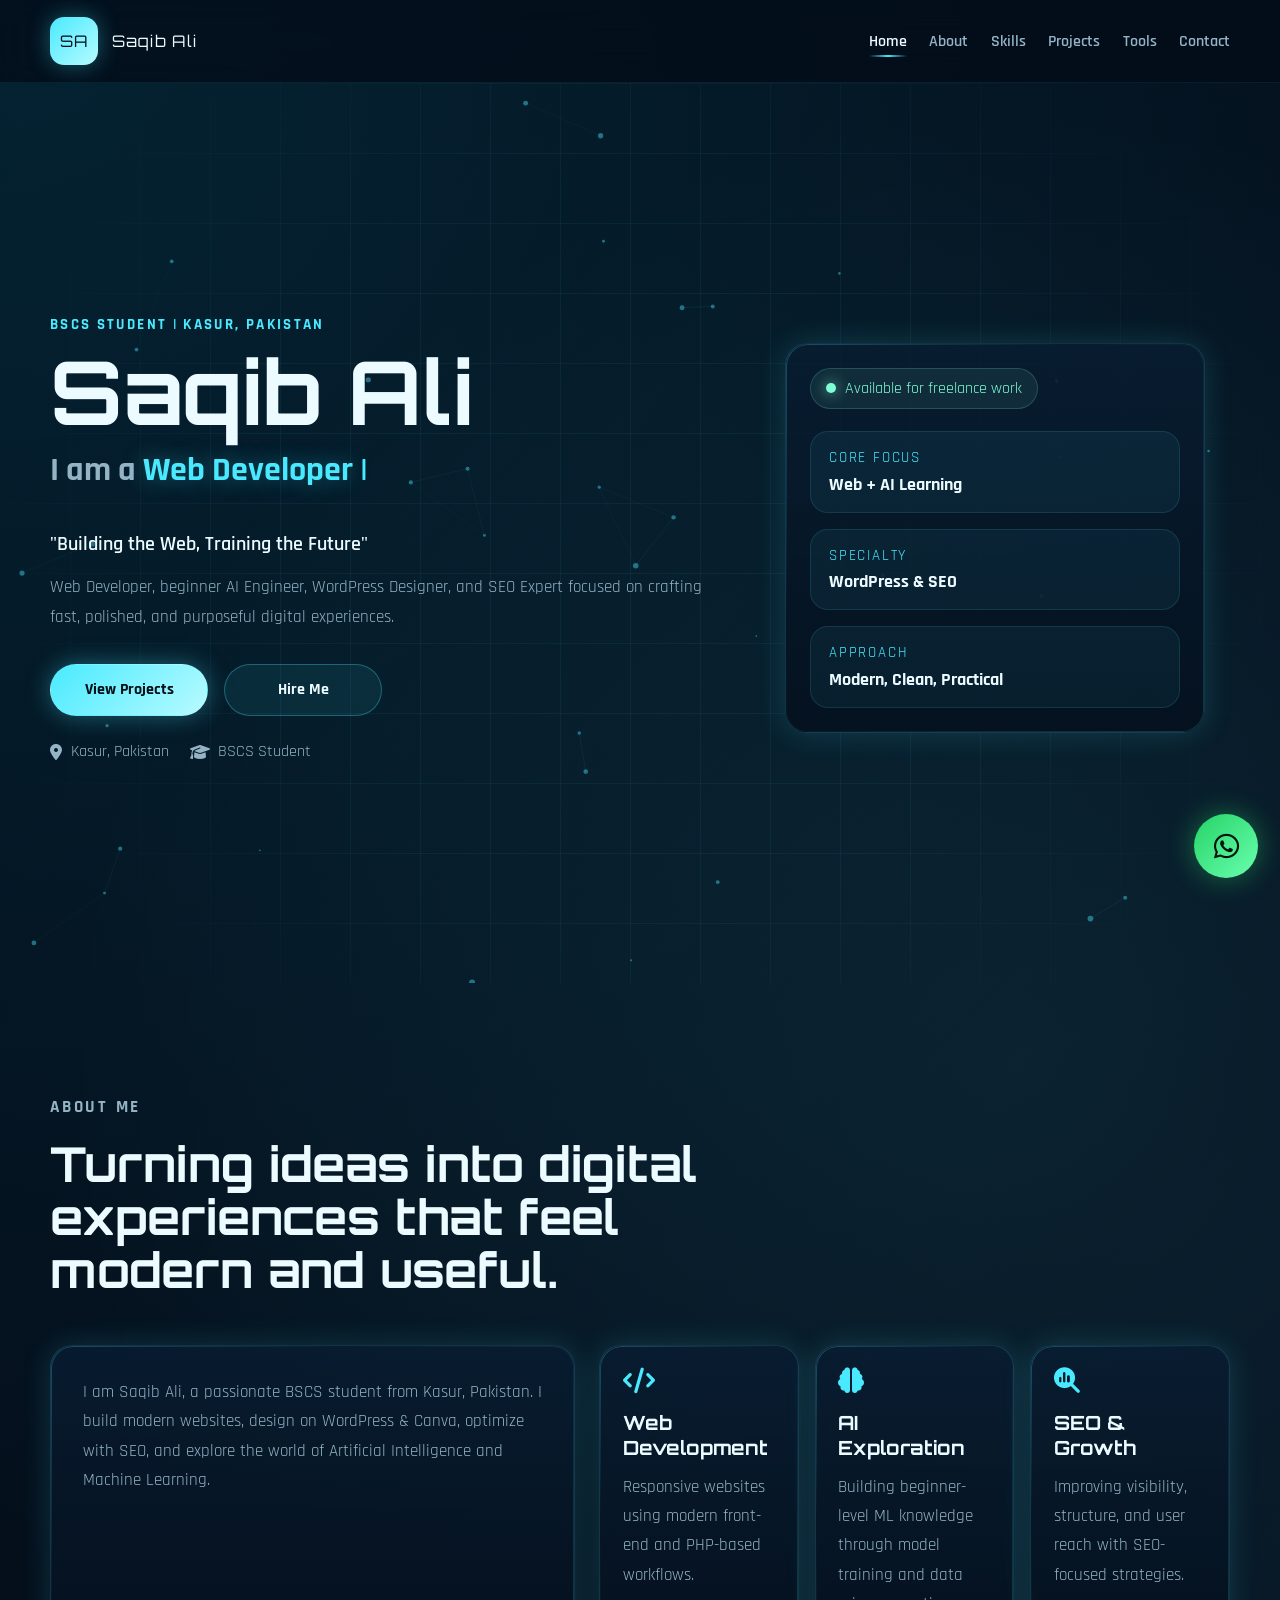
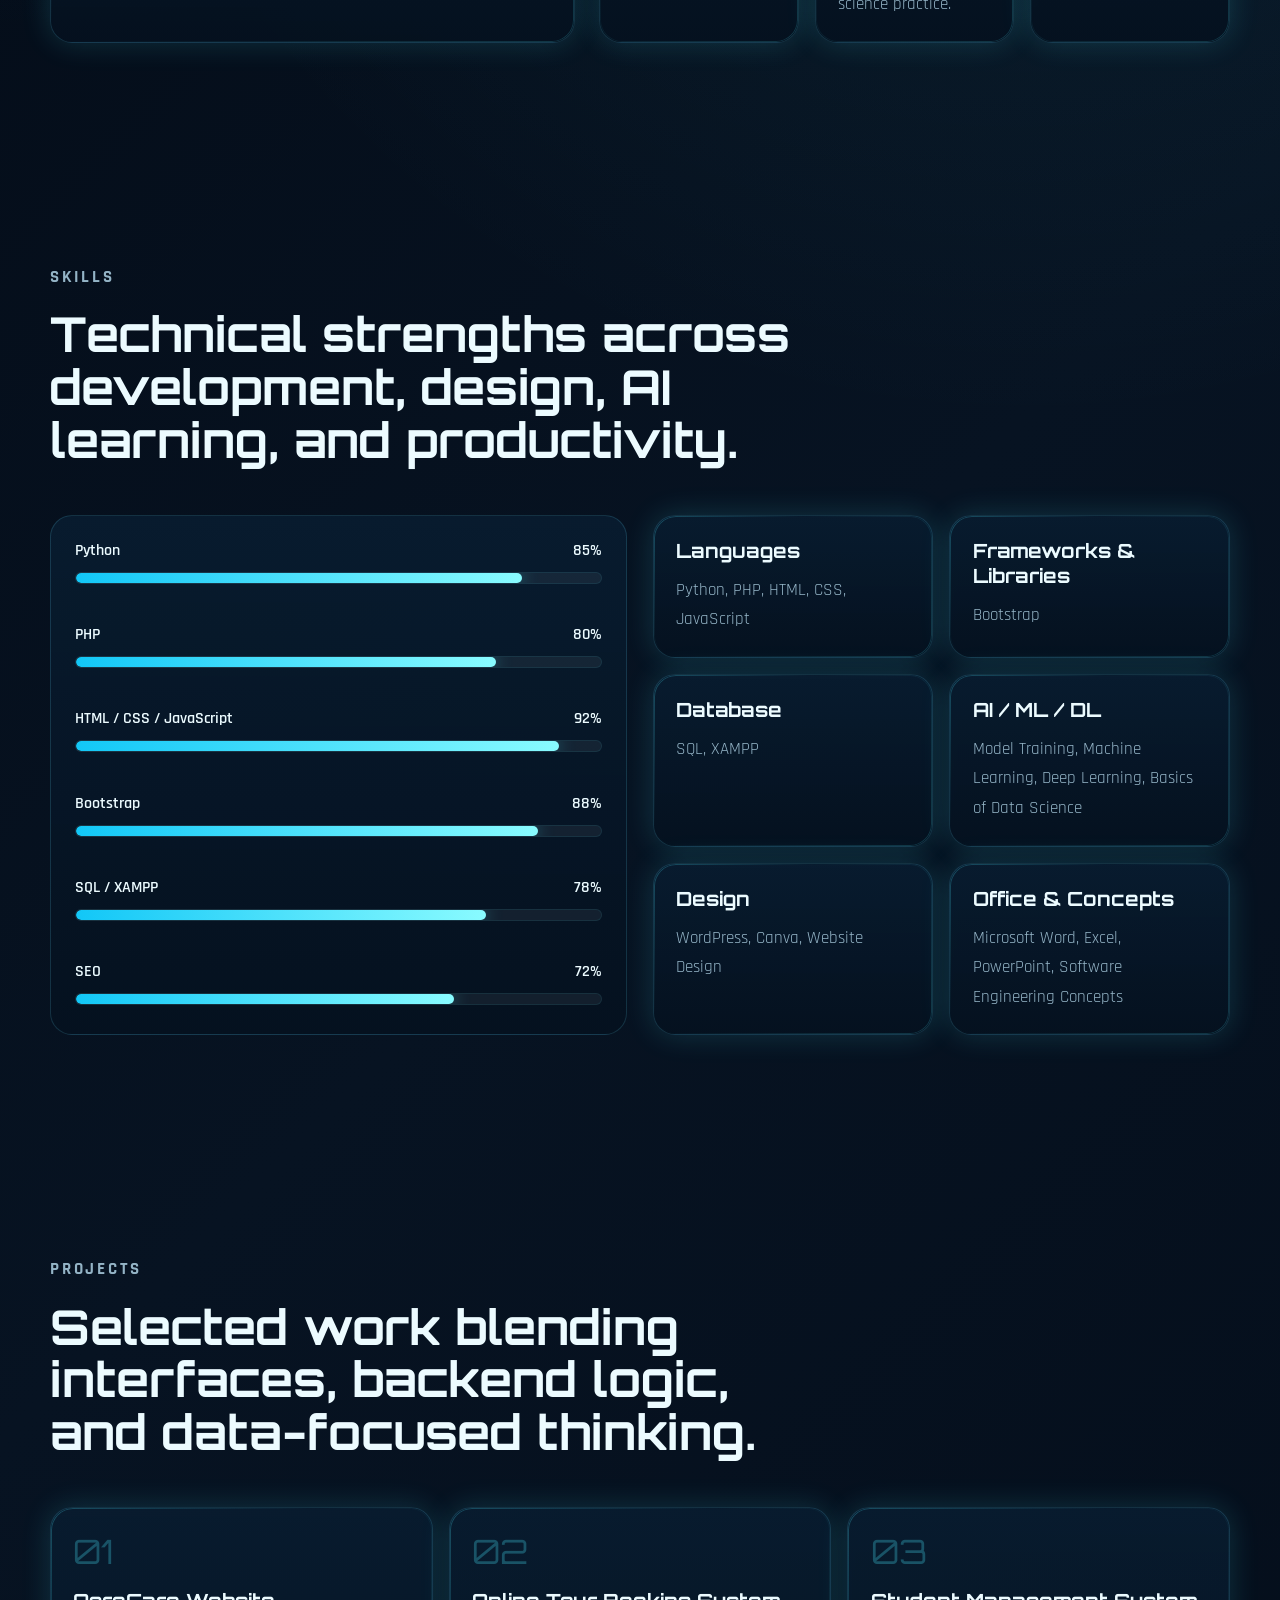
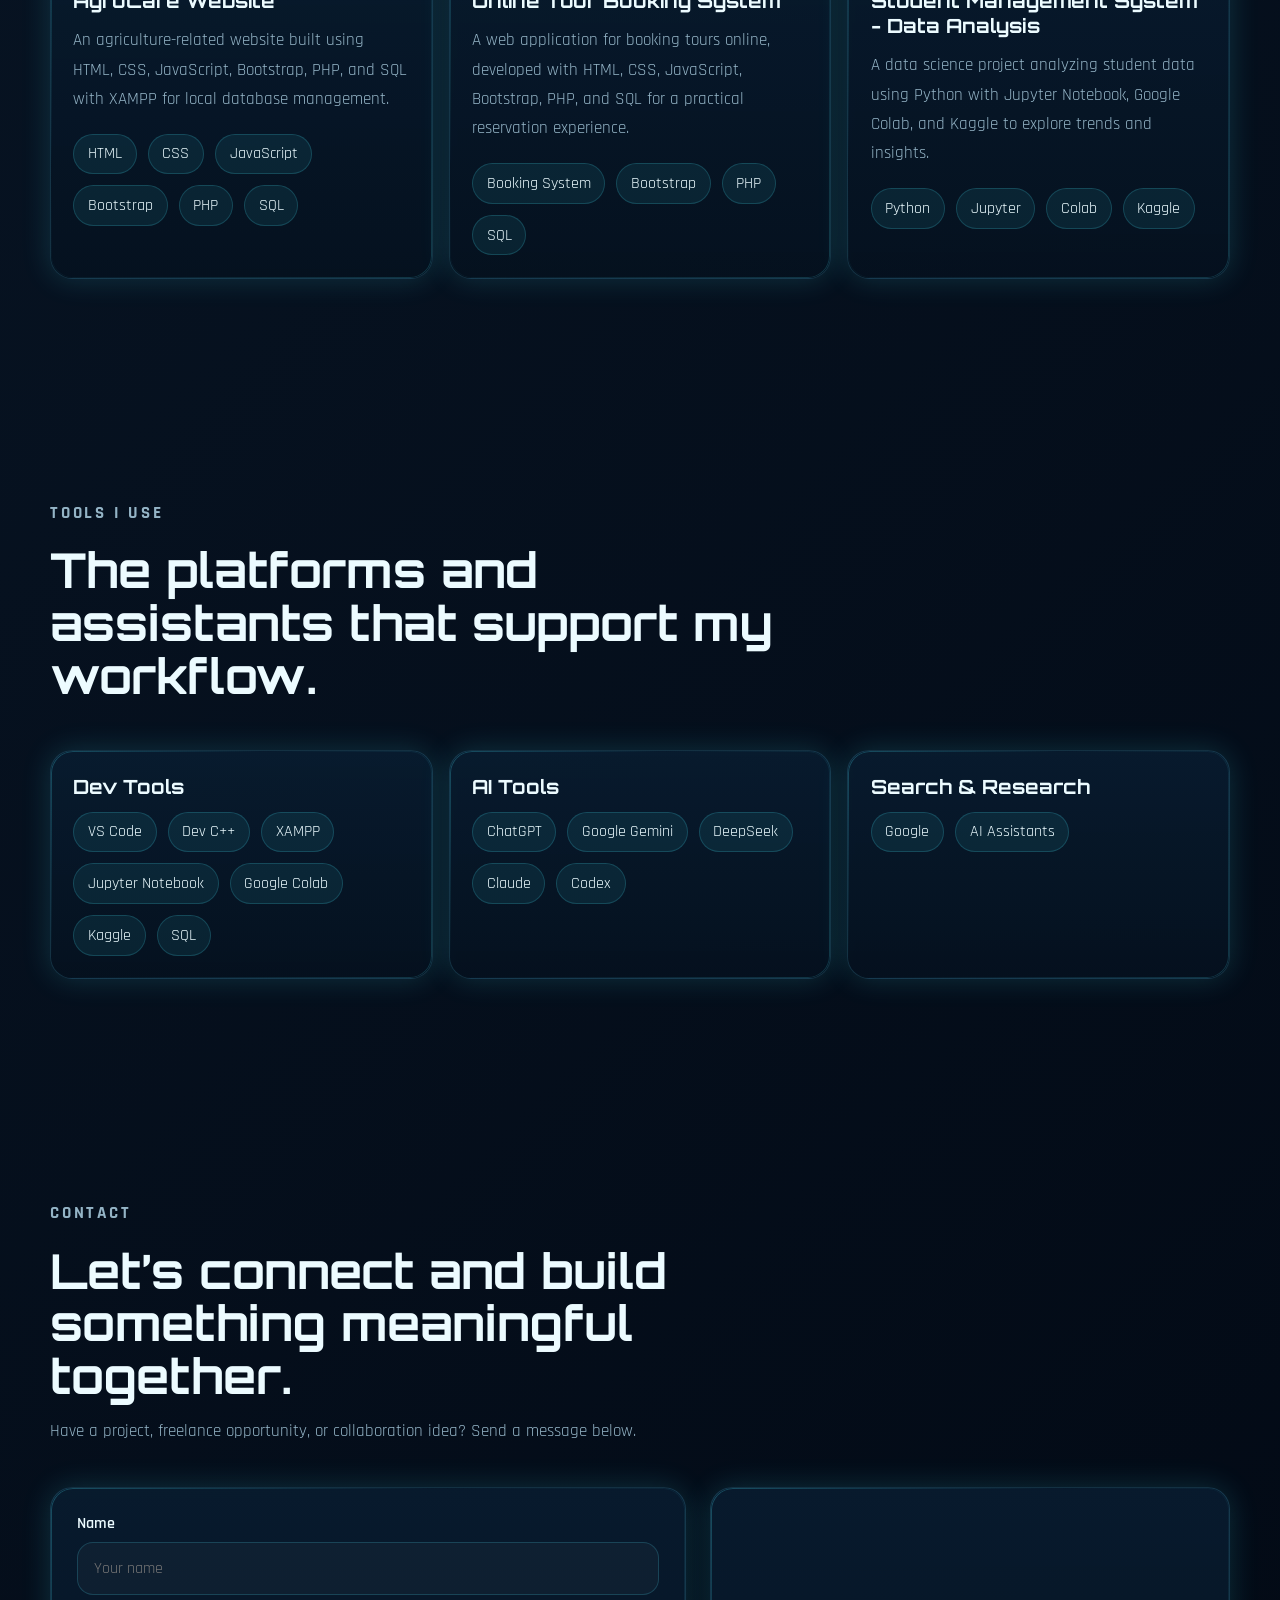
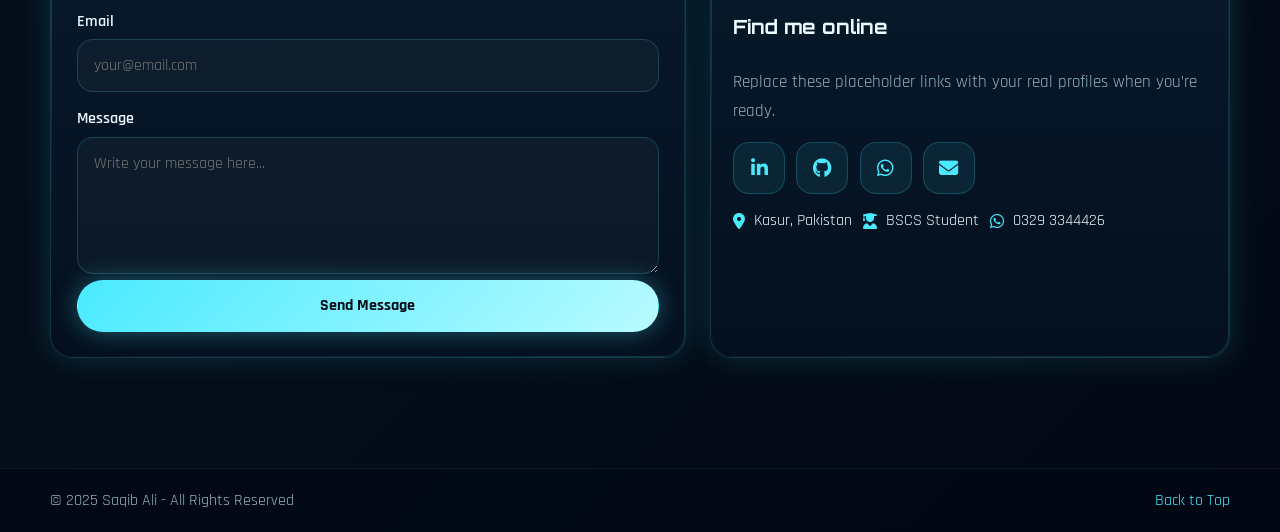
==== saqib-portfolio/index.html @ 0e15a60f "my portfolio" ====
<!DOCTYPE html>
<html lang="en">
<head>
  <meta charset="UTF-8">
  <meta name="viewport" content="width=device-width, initial-scale=1.0">
  <title>Saqib Ali | Portfolio</title>
  <meta
    name="description"
    content="Personal portfolio of Saqib Ali, a BSCS student from Kasur, Pakistan specializing in web development, SEO, WordPress design, and beginner AI engineering."
  >
  <link rel="preconnect" href="https://fonts.googleapis.com">
  <link rel="preconnect" href="https://fonts.gstatic.com" crossorigin>
  <link href="https://fonts.googleapis.com/css2?family=Orbitron:wght@500;700;800&family=Rajdhani:wght@400;500;600;700&display=swap" rel="stylesheet">
  <link rel="stylesheet" href="https://cdnjs.cloudflare.com/ajax/libs/font-awesome/6.5.2/css/all.min.css">
  <link rel="stylesheet" href="style.css">
</head>
<body>
  <div class="page-shell">
    <a
      href="https://wa.me/923293344426"
      class="floating-whatsapp"
      aria-label="Chat on WhatsApp"
      target="_blank"
      rel="noopener noreferrer"
    >
      <i class="fa-brands fa-whatsapp"></i>
    </a>

    <header class="site-header">
      <nav class="navbar container">
        <a href="#home" class="brand">
          <span class="brand-mark">SA</span>
          <span class="brand-text">Saqib Ali</span>
        </a>
        <button class="nav-toggle" id="navToggle" aria-label="Toggle navigation">
          <span></span>
          <span></span>
          <span></span>
        </button>
        <ul class="nav-links" id="navMenu">
          <li><a href="#home">Home</a></li>
          <li><a href="#about">About</a></li>
          <li><a href="#skills">Skills</a></li>
          <li><a href="#projects">Projects</a></li>
          <li><a href="#tools">Tools</a></li>
          <li><a href="#contact">Contact</a></li>
        </ul>
      </nav>
    </header>

    <main>
      <section class="hero section" id="home">
        <canvas id="particleCanvas" aria-hidden="true"></canvas>
        <div class="hero-grid"></div>
        <div class="container hero-content">
          <div class="hero-copy reveal">
            <p class="eyebrow">BSCS Student | Kasur, Pakistan</p>
            <h1>Saqib Ali</h1>
            <h2>
              <span class="static-title">I am a </span>
              <span class="typed-text" id="typedText"></span>
              <span class="cursor">|</span>
            </h2>
            <p class="tagline">"Building the Web, Training the Future"</p>
            <p class="hero-description">
              Web Developer, beginner AI Engineer, WordPress Designer, and SEO Expert focused on crafting fast,
              polished, and purposeful digital experiences.
            </p>
            <div class="hero-actions">
              <a href="#projects" class="btn btn-primary">View Projects</a>
              <a href="#contact" class="btn btn-secondary">Hire Me</a>
            </div>
            <div class="hero-meta">
              <span><i class="fa-solid fa-location-dot"></i> Kasur, Pakistan</span>
              <span><i class="fa-solid fa-graduation-cap"></i> BSCS Student</span>
            </div>
          </div>

          <div class="hero-panel reveal reveal-delay">
            <div class="hero-card">
              <div class="status-pill">
                <span class="status-dot"></span>
                Available for freelance work
              </div>
              <div class="hero-card-content">
                <div class="metric-card">
                  <span class="metric-label">Core Focus</span>
                  <strong>Web + AI Learning</strong>
                </div>
                <div class="metric-card">
                  <span class="metric-label">Specialty</span>
                  <strong>WordPress & SEO</strong>
                </div>
                <div class="metric-card">
                  <span class="metric-label">Approach</span>
                  <strong>Modern, Clean, Practical</strong>
                </div>
              </div>
            </div>
          </div>
        </div>
      </section>

      <section class="section" id="about">
        <div class="container">
          <div class="section-heading reveal">
            <p class="section-kicker">About Me</p>
            <h2>Turning ideas into digital experiences that feel modern and useful.</h2>
          </div>
          <div class="about-grid">
            <div class="about-card reveal">
              <p>
                I am Saqib Ali, a passionate BSCS student from Kasur, Pakistan. I build modern websites, design on
                WordPress & Canva, optimize with SEO, and explore the world of Artificial Intelligence and Machine
                Learning.
              </p>
            </div>
            <div class="about-highlights reveal reveal-delay">
              <div class="glass-card">
                <i class="fa-solid fa-code"></i>
                <h3>Web Development</h3>
                <p>Responsive websites using modern front-end and PHP-based workflows.</p>
              </div>
              <div class="glass-card">
                <i class="fa-solid fa-brain"></i>
                <h3>AI Exploration</h3>
                <p>Building beginner-level ML knowledge through model training and data science practice.</p>
              </div>
              <div class="glass-card">
                <i class="fa-solid fa-magnifying-glass-chart"></i>
                <h3>SEO & Growth</h3>
                <p>Improving visibility, structure, and user reach with SEO-focused strategies.</p>
              </div>
            </div>
          </div>
        </div>
      </section>

      <section class="section" id="skills">
        <div class="container">
          <div class="section-heading reveal">
            <p class="section-kicker">Skills</p>
            <h2>Technical strengths across development, design, AI learning, and productivity.</h2>
          </div>
          <div class="skills-layout">
            <div class="skills-bars reveal">
              <div class="skill-bar">
                <div class="skill-header"><span>Python</span><span>85%</span></div>
                <div class="bar-track"><span data-width="85%"></span></div>
              </div>
              <div class="skill-bar">
                <div class="skill-header"><span>PHP</span><span>80%</span></div>
                <div class="bar-track"><span data-width="80%"></span></div>
              </div>
              <div class="skill-bar">
                <div class="skill-header"><span>HTML / CSS / JavaScript</span><span>92%</span></div>
                <div class="bar-track"><span data-width="92%"></span></div>
              </div>
              <div class="skill-bar">
                <div class="skill-header"><span>Bootstrap</span><span>88%</span></div>
                <div class="bar-track"><span data-width="88%"></span></div>
              </div>
              <div class="skill-bar">
                <div class="skill-header"><span>SQL / XAMPP</span><span>78%</span></div>
                <div class="bar-track"><span data-width="78%"></span></div>
              </div>
              <div class="skill-bar">
                <div class="skill-header"><span>SEO</span><span>72%</span></div>
                <div class="bar-track"><span data-width="72%"></span></div>
              </div>
            </div>

            <div class="skills-cards">
              <article class="info-card reveal">
                <h3>Languages</h3>
                <p>Python, PHP, HTML, CSS, JavaScript</p>
              </article>
              <article class="info-card reveal">
                <h3>Frameworks & Libraries</h3>
                <p>Bootstrap</p>
              </article>
              <article class="info-card reveal">
                <h3>Database</h3>
                <p>SQL, XAMPP</p>
              </article>
              <article class="info-card reveal">
                <h3>AI / ML / DL</h3>
                <p>Model Training, Machine Learning, Deep Learning, Basics of Data Science</p>
              </article>
              <article class="info-card reveal">
                <h3>Design</h3>
                <p>WordPress, Canva, Website Design</p>
              </article>
              <article class="info-card reveal">
                <h3>Office & Concepts</h3>
                <p>Microsoft Word, Excel, PowerPoint, Software Engineering Concepts</p>
              </article>
            </div>
          </div>
        </div>
      </section>

      <section class="section" id="projects">
        <div class="container">
          <div class="section-heading reveal">
            <p class="section-kicker">Projects</p>
            <h2>Selected work blending interfaces, backend logic, and data-focused thinking.</h2>
          </div>
          <div class="project-grid">
            <article class="project-card reveal">
              <div class="project-number">01</div>
              <h3>AgroCare Website</h3>
              <p>
                An agriculture-related website built using HTML, CSS, JavaScript, Bootstrap, PHP, and SQL with XAMPP
                for local database management.
              </p>
              <div class="project-tags">
                <span>HTML</span>
                <span>CSS</span>
                <span>JavaScript</span>
                <span>Bootstrap</span>
                <span>PHP</span>
                <span>SQL</span>
              </div>
            </article>

            <article class="project-card reveal reveal-delay">
              <div class="project-number">02</div>
              <h3>Online Tour Booking System</h3>
              <p>
                A web application for booking tours online, developed with HTML, CSS, JavaScript, Bootstrap, PHP, and
                SQL for a practical reservation experience.
              </p>
              <div class="project-tags">
                <span>Booking System</span>
                <span>Bootstrap</span>
                <span>PHP</span>
                <span>SQL</span>
              </div>
            </article>

            <article class="project-card reveal reveal-delay-2">
              <div class="project-number">03</div>
              <h3>Student Management System - Data Analysis</h3>
              <p>
                A data science project analyzing student data using Python with Jupyter Notebook, Google Colab, and
                Kaggle to explore trends and insights.
              </p>
              <div class="project-tags">
                <span>Python</span>
                <span>Jupyter</span>
                <span>Colab</span>
                <span>Kaggle</span>
              </div>
            </article>
          </div>
        </div>
      </section>

      <section class="section" id="tools">
        <div class="container">
          <div class="section-heading reveal">
            <p class="section-kicker">Tools I Use</p>
            <h2>The platforms and assistants that support my workflow.</h2>
          </div>
          <div class="tools-groups">
            <div class="tool-group reveal">
              <h3>Dev Tools</h3>
              <div class="tool-grid">
                <span>VS Code</span>
                <span>Dev C++</span>
                <span>XAMPP</span>
                <span>Jupyter Notebook</span>
                <span>Google Colab</span>
                <span>Kaggle</span>
                <span>SQL</span>
              </div>
            </div>
            <div class="tool-group reveal reveal-delay">
              <h3>AI Tools</h3>
              <div class="tool-grid">
                <span>ChatGPT</span>
                <span>Google Gemini</span>
                <span>DeepSeek</span>
                <span>Claude</span>
                <span>Codex</span>
              </div>
            </div>
            <div class="tool-group reveal reveal-delay-2">
              <h3>Search & Research</h3>
              <div class="tool-grid">
                <span>Google</span>
                <span>AI Assistants</span>
              </div>
            </div>
          </div>
        </div>
      </section>

      <section class="section" id="contact">
        <div class="container contact-layout">
          <div class="section-heading reveal">
            <p class="section-kicker">Contact</p>
            <h2>Let’s connect and build something meaningful together.</h2>
            <p>Have a project, freelance opportunity, or collaboration idea? Send a message below.</p>
          </div>

          <div class="contact-grid">
            <form class="contact-form reveal" action="#" method="post">
              <div class="field">
                <label for="name">Name</label>
                <input type="text" id="name" name="name" placeholder="Your name" required>
              </div>
              <div class="field">
                <label for="email">Email</label>
                <input type="email" id="email" name="email" placeholder="your@email.com" required>
              </div>
              <div class="field">
                <label for="message">Message</label>
                <textarea id="message" name="message" rows="5" placeholder="Write your message here..." required></textarea>
              </div>
              <button type="submit" class="btn btn-primary btn-full">Send Message</button>
            </form>

            <div class="contact-card reveal reveal-delay">
              <h3>Find me online</h3>
              <p>Replace these placeholder links with your real profiles when you’re ready.</p>
              <div class="social-links">
                <a href="#" aria-label="LinkedIn"><i class="fa-brands fa-linkedin-in"></i></a>
                <a href="#" aria-label="GitHub"><i class="fa-brands fa-github"></i></a>
                <a href="https://wa.me/923293344426" aria-label="WhatsApp" target="_blank" rel="noopener noreferrer"><i class="fa-brands fa-whatsapp"></i></a>
                <a href="mailto:your@email.com" aria-label="Email"><i class="fa-solid fa-envelope"></i></a>
              </div>
              <div class="contact-details">
                <span><i class="fa-solid fa-location-dot"></i> Kasur, Pakistan</span>
                <span><i class="fa-solid fa-user-graduate"></i> BSCS Student</span>
                <span><i class="fa-brands fa-whatsapp"></i> 0329 3344426</span>
              </div>
            </div>
          </div>
        </div>
      </section>
    </main>

    <footer class="site-footer">
      <div class="container footer-content">
        <p>© 2025 Saqib Ali - All Rights Reserved</p>
        <a href="#home" class="back-top">Back to Top</a>
      </div>
    </footer>
  </div>

  <script src="script.js"></script>
</body>
</html>
---- saqib-portfolio/style.css ----
:root {
  --bg: #06111f;
  --bg-alt: #091b31;
  --panel: rgba(8, 28, 48, 0.75);
  --panel-strong: rgba(6, 22, 40, 0.92);
  --text: #ecfbff;
  --muted: #94b4c6;
  --line: rgba(100, 224, 255, 0.16);
  --accent: #49eaff;
  --accent-strong: #12c7f7;
  --accent-soft: rgba(73, 234, 255, 0.18);
  --success: #7fffd4;
  --shadow: 0 0 30px rgba(73, 234, 255, 0.16);
  --radius: 22px;
  --radius-sm: 16px;
  --container: 1180px;
}

* {
  box-sizing: border-box;
  margin: 0;
  padding: 0;
}

html {
  scroll-behavior: smooth;
}

body {
  font-family: "Rajdhani", sans-serif;
  background:
    radial-gradient(circle at top left, rgba(18, 199, 247, 0.14), transparent 30%),
    radial-gradient(circle at 80% 20%, rgba(73, 234, 255, 0.08), transparent 22%),
    linear-gradient(135deg, #020812 0%, #071322 46%, #020914 100%);
  color: var(--text);
  min-height: 100vh;
  overflow-x: hidden;
}

a {
  color: inherit;
  text-decoration: none;
}

button,
input,
textarea {
  font: inherit;
}

.container {
  width: min(calc(100% - 2rem), var(--container));
  margin: 0 auto;
}

.section {
  position: relative;
  padding: 110px 0;
}

.page-shell {
  position: relative;
}

.floating-whatsapp {
  position: fixed;
  right: 22px;
  bottom: 22px;
  z-index: 1200;
  display: grid;
  place-items: center;
  width: 64px;
  height: 64px;
  border-radius: 50%;
  background: linear-gradient(135deg, #25d366, #6affb0);
  color: #03140d;
  font-size: 1.8rem;
  box-shadow: 0 0 28px rgba(37, 211, 102, 0.45);
  transition: transform 0.3s ease, box-shadow 0.3s ease;
}

.floating-whatsapp:hover {
  transform: translateY(-5px) scale(1.04);
  box-shadow: 0 0 34px rgba(37, 211, 102, 0.65);
}

.site-header {
  position: sticky;
  top: 0;
  z-index: 1000;
  backdrop-filter: blur(16px);
  background: rgba(3, 12, 23, 0.74);
  border-bottom: 1px solid rgba(73, 234, 255, 0.08);
}

.navbar {
  display: flex;
  align-items: center;
  justify-content: space-between;
  min-height: 82px;
  gap: 1rem;
}

.brand {
  display: inline-flex;
  align-items: center;
  gap: 0.85rem;
  font-family: "Orbitron", sans-serif;
  letter-spacing: 0.08em;
}

.brand-mark {
  display: grid;
  place-items: center;
  width: 48px;
  height: 48px;
  border-radius: 14px;
  color: var(--bg);
  background: linear-gradient(135deg, var(--accent), #b6fbff);
  box-shadow: 0 0 22px rgba(73, 234, 255, 0.35);
}

.brand-text {
  font-size: 1rem;
  color: var(--text);
}

.nav-links {
  display: flex;
  align-items: center;
  gap: 1.4rem;
  list-style: none;
}

.nav-links a {
  position: relative;
  color: var(--muted);
  font-weight: 600;
  transition: color 0.25s ease;
}

.nav-links a::after {
  content: "";
  position: absolute;
  left: 0;
  bottom: -0.35rem;
  width: 100%;
  height: 2px;
  transform: scaleX(0);
  transform-origin: left;
  background: linear-gradient(90deg, transparent, var(--accent), transparent);
  transition: transform 0.25s ease;
}

.nav-links a:hover,
.nav-links a.active {
  color: var(--text);
}

.nav-links a:hover::after,
.nav-links a.active::after {
  transform: scaleX(1);
}

.nav-toggle {
  display: none;
  width: 48px;
  height: 48px;
  border: 1px solid var(--line);
  background: rgba(73, 234, 255, 0.06);
  border-radius: 14px;
  cursor: pointer;
}

.nav-toggle span {
  display: block;
  width: 22px;
  height: 2px;
  background: var(--accent);
  margin: 5px auto;
}

.hero {
  min-height: 100vh;
  display: flex;
  align-items: center;
  overflow: hidden;
  padding-top: 120px;
}

#particleCanvas,
.hero-grid {
  position: absolute;
  inset: 0;
}

#particleCanvas {
  opacity: 0.65;
}

.hero-grid {
  background-image:
    linear-gradient(rgba(73, 234, 255, 0.06) 1px, transparent 1px),
    linear-gradient(90deg, rgba(73, 234, 255, 0.06) 1px, transparent 1px);
  background-size: 70px 70px;
  mask-image: radial-gradient(circle at center, black 50%, transparent 88%);
}

.hero-content {
  position: relative;
  z-index: 1;
  display: grid;
  grid-template-columns: 1.2fr 0.85fr;
  align-items: center;
  gap: 3rem;
}

.eyebrow,
.section-kicker {
  display: inline-flex;
  align-items: center;
  gap: 0.6rem;
  margin-bottom: 1rem;
  color: var(--accent);
  text-transform: uppercase;
  letter-spacing: 0.16em;
  font-size: 0.92rem;
  font-weight: 700;
}

.hero-copy h1,
.section-heading h2,
.project-card h3,
.tool-group h3,
.contact-card h3,
.info-card h3,
.glass-card h3 {
  font-family: "Orbitron", sans-serif;
}

.hero-copy h1 {
  font-size: clamp(3rem, 8vw, 5.5rem);
  line-height: 0.95;
  margin-bottom: 1rem;
}

.hero-copy h2 {
  min-height: 66px;
  font-size: clamp(1.2rem, 3vw, 2.1rem);
  color: var(--muted);
  margin-bottom: 1rem;
}

.typed-text {
  color: var(--accent);
  text-shadow: 0 0 22px rgba(73, 234, 255, 0.35);
}

.cursor {
  color: var(--accent);
  animation: blink 0.9s infinite;
}

.tagline {
  margin-bottom: 1rem;
  font-size: 1.25rem;
  font-weight: 600;
}

.hero-description,
.section-heading p,
.about-card p,
.project-card p,
.contact-card p,
.glass-card p,
.info-card p {
  color: var(--muted);
  line-height: 1.7;
  font-size: 1.08rem;
}

.hero-actions {
  display: flex;
  flex-wrap: wrap;
  gap: 1rem;
  margin: 2rem 0 1.6rem;
}

.btn {
  display: inline-flex;
  align-items: center;
  justify-content: center;
  min-width: 158px;
  padding: 0.9rem 1.4rem;
  border-radius: 999px;
  border: 1px solid transparent;
  font-weight: 700;
  transition: transform 0.3s ease, box-shadow 0.3s ease, background 0.3s ease, border-color 0.3s ease;
}

.btn:hover {
  transform: translateY(-3px);
}

.btn-primary {
  color: #021019;
  background: linear-gradient(135deg, var(--accent), #b8fbff);
  box-shadow: 0 0 24px rgba(73, 234, 255, 0.35);
}

.btn-secondary {
  background: rgba(73, 234, 255, 0.08);
  border-color: rgba(73, 234, 255, 0.3);
  color: var(--text);
}

.btn-secondary:hover {
  box-shadow: var(--shadow);
}

.btn-full {
  width: 100%;
}

.hero-meta {
  display: flex;
  flex-wrap: wrap;
  gap: 1.3rem;
  color: var(--muted);
}

.hero-meta span,
.contact-details span {
  display: inline-flex;
  align-items: center;
  gap: 0.55rem;
}

.hero-panel {
  display: flex;
  justify-content: center;
}

.hero-card,
.about-card,
.glass-card,
.info-card,
.project-card,
.tool-group,
.contact-form,
.contact-card {
  position: relative;
  background: linear-gradient(180deg, rgba(9, 29, 49, 0.86), rgba(5, 17, 31, 0.94));
  border: 1px solid var(--line);
  border-radius: var(--radius);
  box-shadow: var(--shadow);
}

.hero-card {
  width: min(100%, 420px);
  padding: 1.5rem;
}

.hero-card::before,
.about-card::before,
.glass-card::before,
.info-card::before,
.project-card::before,
.tool-group::before,
.contact-form::before,
.contact-card::before {
  content: "";
  position: absolute;
  inset: 0;
  border-radius: inherit;
  padding: 1px;
  background: linear-gradient(135deg, rgba(73, 234, 255, 0.26), transparent 35%, rgba(73, 234, 255, 0.18));
  -webkit-mask:
    linear-gradient(#fff 0 0) content-box,
    linear-gradient(#fff 0 0);
  -webkit-mask-composite: xor;
          mask-composite: exclude;
  pointer-events: none;
}

.status-pill {
  display: inline-flex;
  align-items: center;
  gap: 0.6rem;
  padding: 0.55rem 0.9rem;
  border-radius: 999px;
  background: rgba(127, 255, 212, 0.08);
  border: 1px solid rgba(127, 255, 212, 0.18);
  color: var(--success);
  margin-bottom: 1.4rem;
}

.status-dot {
  width: 10px;
  height: 10px;
  border-radius: 50%;
  background: var(--success);
  box-shadow: 0 0 14px rgba(127, 255, 212, 0.8);
}

.hero-card-content {
  display: grid;
  gap: 1rem;
}

.metric-card {
  padding: 1rem 1.1rem;
  background: rgba(73, 234, 255, 0.06);
  border: 1px solid rgba(73, 234, 255, 0.12);
  border-radius: 18px;
}

.metric-label {
  display: block;
  color: var(--accent);
  margin-bottom: 0.35rem;
  font-size: 0.95rem;
  text-transform: uppercase;
  letter-spacing: 0.12em;
}

.metric-card strong {
  font-size: 1.15rem;
}

.section-heading {
  max-width: 760px;
  margin-bottom: 3rem;
}

.section-heading h2 {
  font-size: clamp(2rem, 5vw, 3rem);
  line-height: 1.1;
  margin-bottom: 0.9rem;
}

.about-grid {
  display: grid;
  grid-template-columns: 1fr 1.2fr;
  gap: 1.5rem;
}

.about-card {
  padding: 2rem;
}

.about-highlights {
  display: grid;
  grid-template-columns: repeat(3, 1fr);
  gap: 1rem;
}

.glass-card,
.info-card,
.project-card,
.tool-group,
.contact-card {
  padding: 1.4rem;
}

.glass-card i,
.contact-card i {
  color: var(--accent);
}

.glass-card i {
  font-size: 1.6rem;
  margin-bottom: 1rem;
}

.skills-layout {
  display: grid;
  grid-template-columns: 1fr 1fr;
  gap: 1.6rem;
}

.skills-bars,
.skills-cards,
.project-grid,
.tools-groups {
  display: grid;
  gap: 1rem;
}

.skills-bars {
  padding: 1.5rem;
  border-radius: var(--radius);
  background: linear-gradient(180deg, rgba(9, 29, 49, 0.86), rgba(5, 17, 31, 0.94));
  border: 1px solid var(--line);
}

.skill-bar + .skill-bar {
  margin-top: 1.2rem;
}

.skill-header {
  display: flex;
  justify-content: space-between;
  gap: 1rem;
  margin-bottom: 0.7rem;
  font-weight: 600;
}

.bar-track {
  position: relative;
  overflow: hidden;
  height: 12px;
  border-radius: 999px;
  background: rgba(255, 255, 255, 0.06);
  border: 1px solid rgba(73, 234, 255, 0.08);
}

.bar-track span {
  display: block;
  width: 0;
  height: 100%;
  border-radius: inherit;
  background: linear-gradient(90deg, var(--accent-strong), #89fbff);
  box-shadow: 0 0 18px rgba(73, 234, 255, 0.45);
  transition: width 1.4s cubic-bezier(0.19, 1, 0.22, 1);
}

.skills-cards {
  grid-template-columns: repeat(2, 1fr);
}

.info-card:hover,
.project-card:hover,
.tool-group:hover,
.glass-card:hover,
.contact-card:hover {
  transform: translateY(-6px);
  box-shadow: 0 0 34px rgba(73, 234, 255, 0.22);
}

.project-grid {
  grid-template-columns: repeat(3, 1fr);
}

.project-card,
.tool-group,
.glass-card,
.info-card,
.contact-card {
  transition: transform 0.32s ease, box-shadow 0.32s ease, border-color 0.32s ease;
}

.project-number {
  font-family: "Orbitron", sans-serif;
  color: rgba(73, 234, 255, 0.28);
  font-size: 2.1rem;
  margin-bottom: 1rem;
}

.project-card h3,
.tool-group h3,
.contact-card h3,
.info-card h3,
.glass-card h3 {
  margin-bottom: 0.8rem;
  font-size: 1.22rem;
}

.project-tags,
.tool-grid,
.social-links,
.contact-details {
  display: flex;
  flex-wrap: wrap;
  gap: 0.7rem;
}

.project-tags {
  margin-top: 1.2rem;
}

.project-tags span,
.tool-grid span {
  padding: 0.55rem 0.85rem;
  border-radius: 999px;
  background: rgba(73, 234, 255, 0.08);
  border: 1px solid rgba(73, 234, 255, 0.18);
  color: var(--text);
}

.tools-groups {
  grid-template-columns: repeat(3, 1fr);
}

.contact-layout .section-heading {
  margin-bottom: 2.5rem;
}

.contact-grid {
  display: grid;
  grid-template-columns: 1.1fr 0.9fr;
  gap: 1.5rem;
}

.contact-form {
  padding: 1.6rem;
}

.field + .field {
  margin-top: 1rem;
}

.field label {
  display: block;
  margin-bottom: 0.45rem;
  font-weight: 600;
  color: var(--text);
}

.field input,
.field textarea {
  width: 100%;
  border-radius: 16px;
  border: 1px solid rgba(73, 234, 255, 0.18);
  background: rgba(255, 255, 255, 0.03);
  color: var(--text);
  padding: 0.95rem 1rem;
  outline: none;
  transition: border-color 0.25s ease, box-shadow 0.25s ease, background 0.25s ease;
}

.field input:focus,
.field textarea:focus {
  border-color: var(--accent);
  box-shadow: 0 0 0 3px rgba(73, 234, 255, 0.12);
  background: rgba(73, 234, 255, 0.04);
}

.contact-card {
  display: flex;
  flex-direction: column;
  justify-content: center;
  gap: 1rem;
}

.social-links a {
  display: grid;
  place-items: center;
  width: 52px;
  height: 52px;
  border-radius: 16px;
  background: rgba(73, 234, 255, 0.08);
  border: 1px solid rgba(73, 234, 255, 0.2);
  font-size: 1.2rem;
  transition: transform 0.3s ease, box-shadow 0.3s ease, color 0.3s ease;
}

.social-links a:hover {
  transform: translateY(-4px);
  color: var(--accent);
  box-shadow: 0 0 26px rgba(73, 234, 255, 0.22);
}

.site-footer {
  border-top: 1px solid rgba(73, 234, 255, 0.08);
  background: rgba(2, 9, 20, 0.85);
}

.footer-content {
  display: flex;
  align-items: center;
  justify-content: space-between;
  gap: 1rem;
  padding: 1.3rem 0;
  color: var(--muted);
}

.back-top {
  color: var(--accent);
}

.reveal {
  opacity: 0;
  transform: translateY(34px);
  transition: opacity 0.8s ease, transform 0.8s ease;
}

.reveal.visible {
  opacity: 1;
  transform: translateY(0);
}

.reveal-delay {
  transition-delay: 0.12s;
}

.reveal-delay-2 {
  transition-delay: 0.22s;
}

@keyframes blink {
  0%, 49% {
    opacity: 1;
  }
  50%, 100% {
    opacity: 0;
  }
}

@media (max-width: 1080px) {
  .hero-content,
  .about-grid,
  .skills-layout,
  .contact-grid {
    grid-template-columns: 1fr;
  }

  .about-highlights,
  .project-grid,
  .tools-groups {
    grid-template-columns: repeat(2, 1fr);
  }
}

@media (max-width: 760px) {
  .section {
    padding: 90px 0;
  }

  .navbar {
    min-height: 74px;
  }

  .nav-toggle {
    display: inline-block;
  }

  .nav-links {
    position: absolute;
    top: calc(100% + 0.8rem);
    right: 1rem;
    left: 1rem;
    display: grid;
    gap: 0.5rem;
    padding: 1rem;
    background: rgba(5, 17, 31, 0.96);
    border: 1px solid var(--line);
    border-radius: 20px;
    opacity: 0;
    visibility: hidden;
    transform: translateY(-12px);
    transition: opacity 0.25s ease, transform 0.25s ease, visibility 0.25s ease;
  }

  .nav-links.open {
    opacity: 1;
    visibility: visible;
    transform: translateY(0);
  }

  .hero {
    min-height: auto;
  }

  .hero-copy h2 {
    min-height: 86px;
  }

  .about-highlights,
  .skills-cards,
  .project-grid,
  .tools-groups {
    grid-template-columns: 1fr;
  }

  .hero-actions,
  .hero-meta,
  .footer-content {
    flex-direction: column;
    align-items: flex-start;
  }
}

@media (max-width: 520px) {
  .floating-whatsapp {
    right: 16px;
    bottom: 16px;
    width: 58px;
    height: 58px;
    font-size: 1.6rem;
  }

  .hero-copy h1 {
    font-size: 2.7rem;
  }

  .hero-copy h2 {
    font-size: 1.1rem;
  }

  .btn {
    width: 100%;
  }

  .brand-text {
    display: none;
  }
}
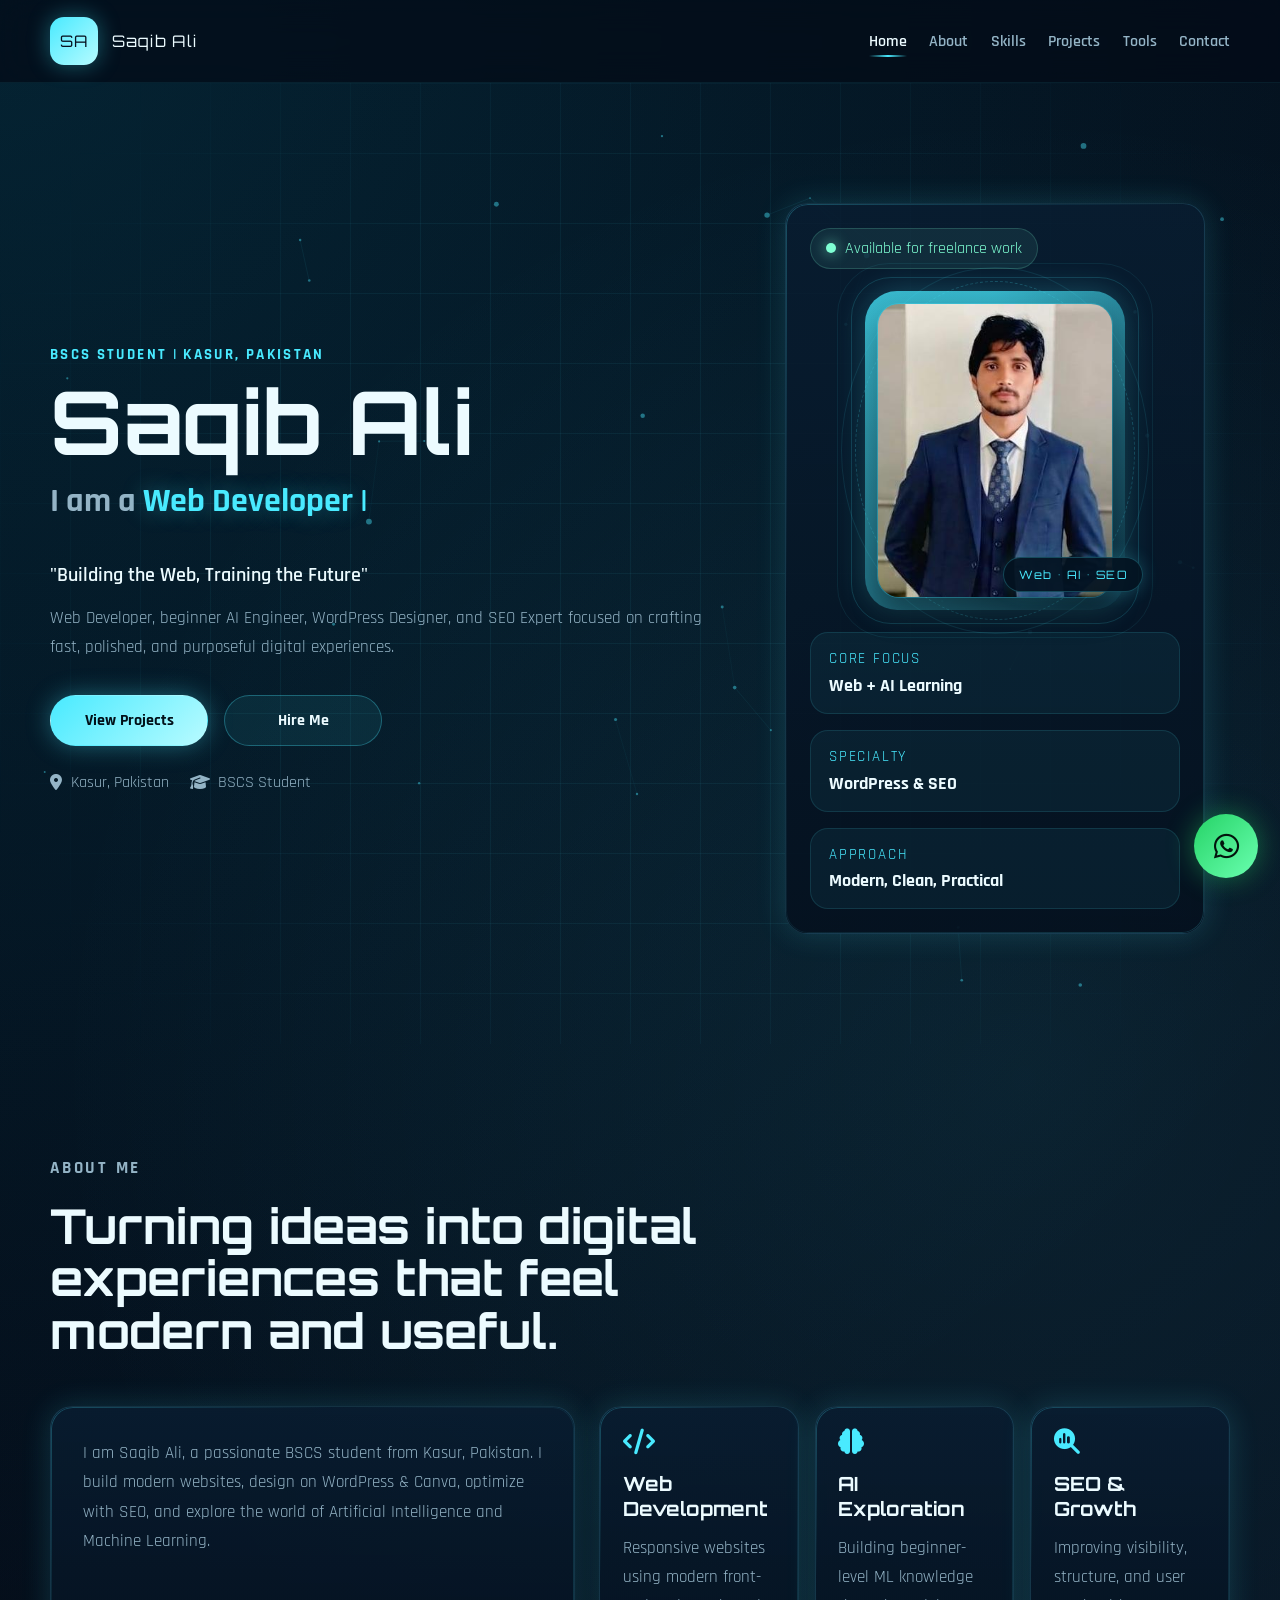
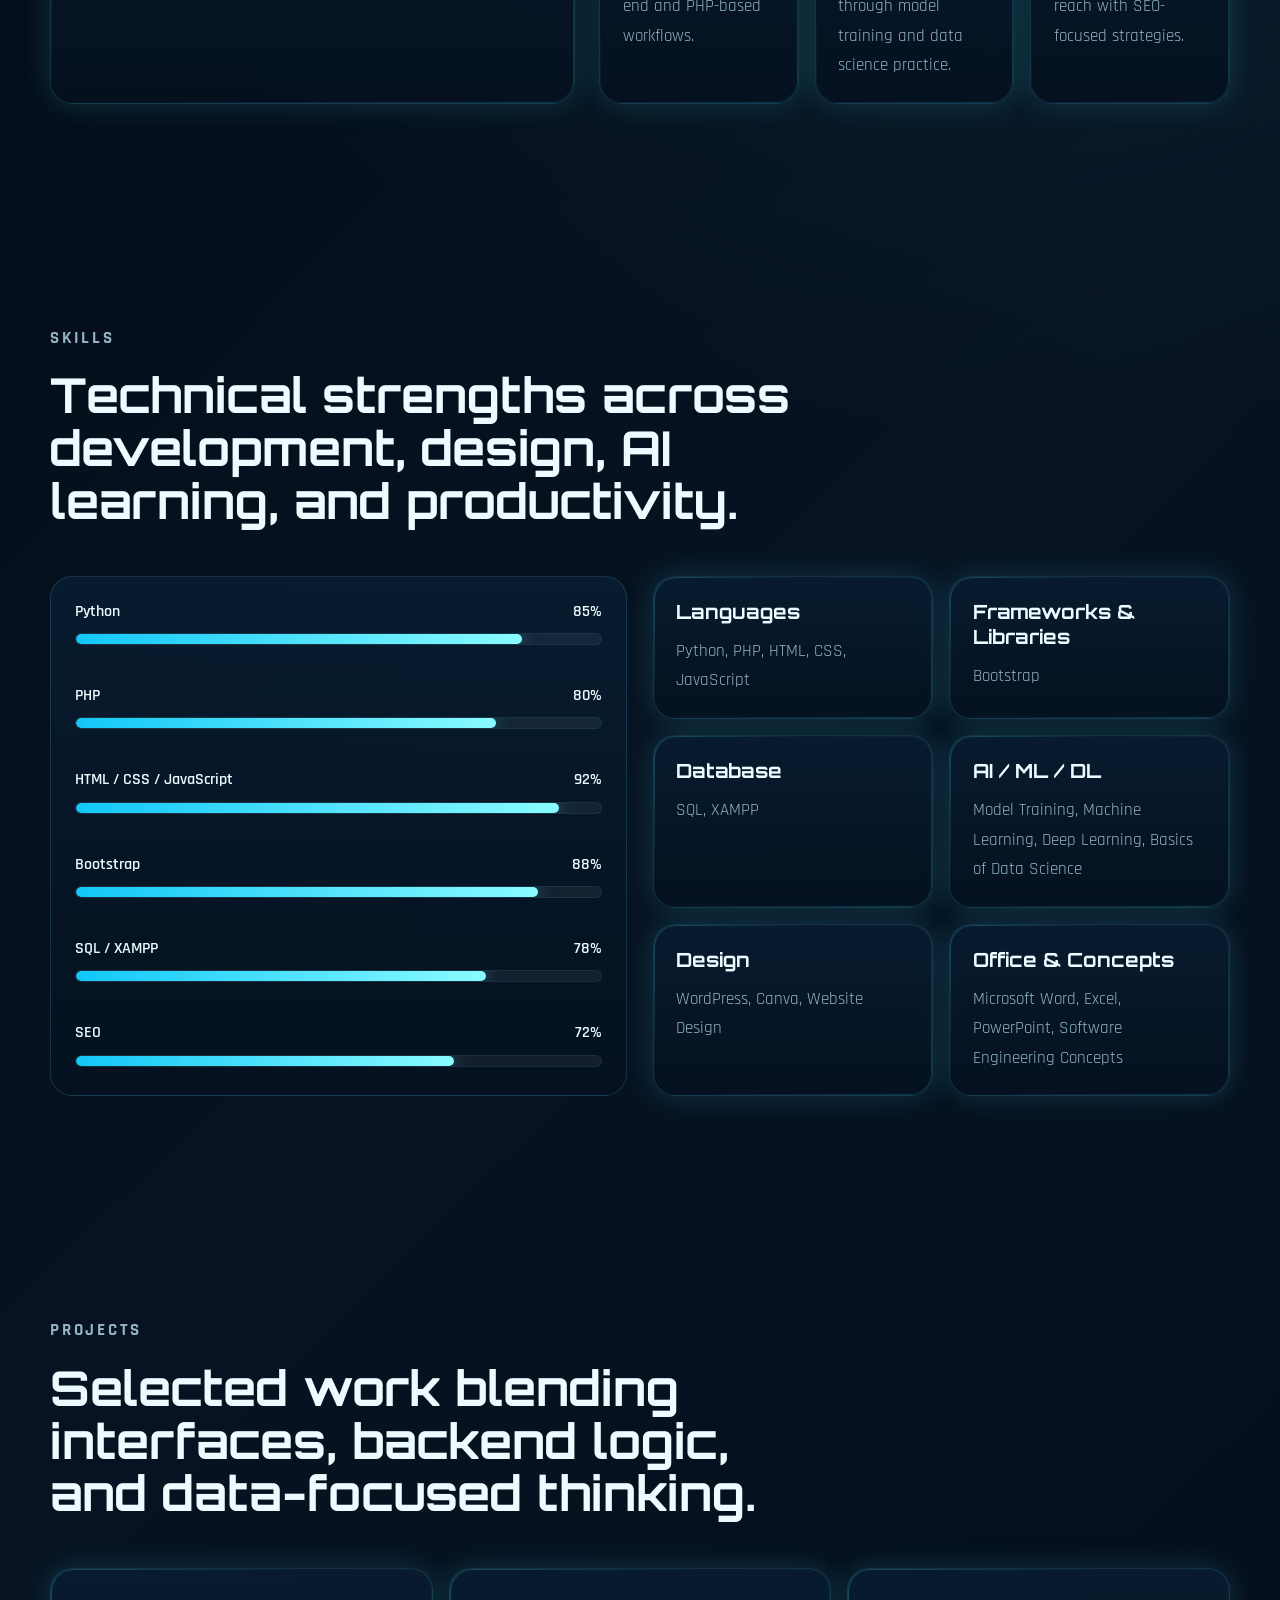
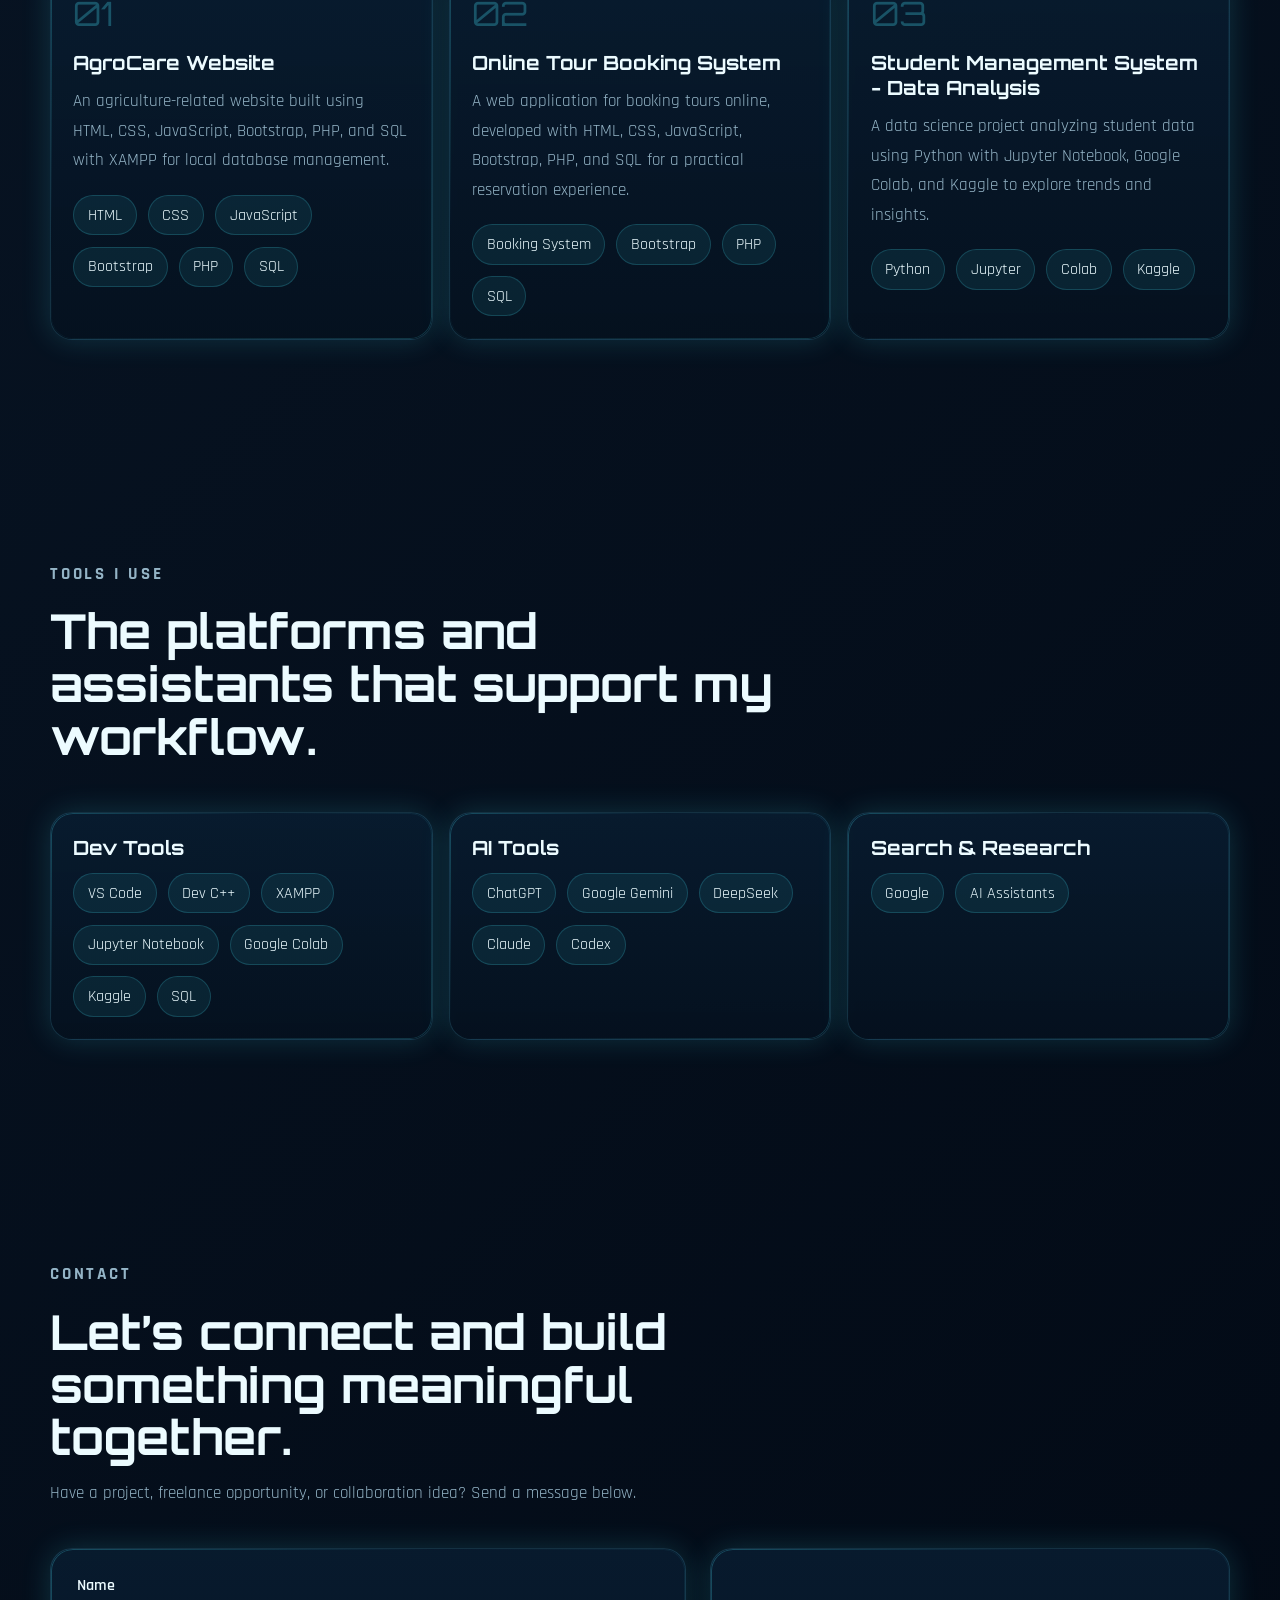
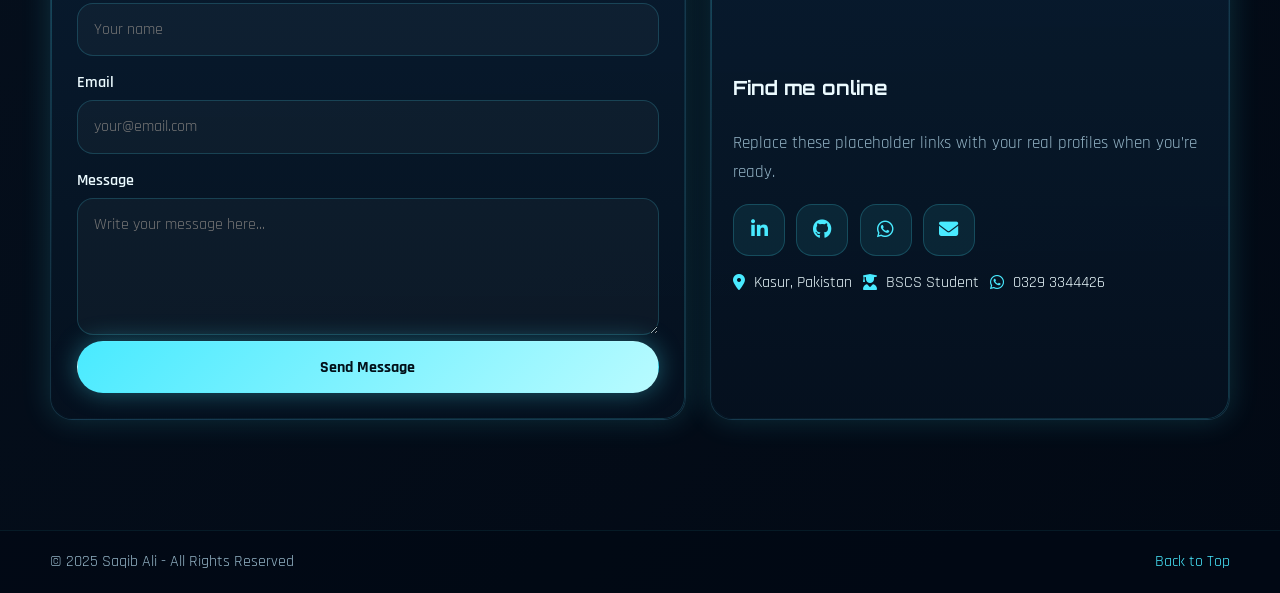
==== commit 2a6c8cbb: "Add profile photo to portfolio hero section" ====
--- a/saqib-portfolio/index.html
+++ b/saqib-portfolio/index.html
@@ -82,6 +82,12 @@
                 <span class="status-dot"></span>
                 Available for freelance work
               </div>
+              <div class="profile-photo-wrap">
+                <div class="profile-orbit orbit-one"></div>
+                <div class="profile-orbit orbit-two"></div>
+                <div class="profile-badge">Web • AI • SEO</div>
+                <img src="image/profile.jpeg" alt="Saqib Ali portrait" class="profile-photo">
+              </div>
               <div class="hero-card-content">
                 <div class="metric-card">
                   <span class="metric-label">Core Focus</span>
--- a/saqib-portfolio/style.css
+++ b/saqib-portfolio/style.css
@@ -395,6 +395,88 @@
   margin-bottom: 1.4rem;
 }
 
+.profile-photo-wrap {
+  position: relative;
+  width: min(100%, 260px);
+  margin: 0 auto 1.4rem;
+  padding: 12px;
+  border-radius: 32px;
+  background:
+    radial-gradient(circle at top, rgba(73, 234, 255, 0.35), transparent 55%),
+    linear-gradient(135deg, rgba(73, 234, 255, 0.72), rgba(73, 234, 255, 0.08));
+  box-shadow:
+    0 0 30px rgba(73, 234, 255, 0.24),
+    inset 0 0 24px rgba(73, 234, 255, 0.12);
+  overflow: visible;
+}
+
+.profile-photo-wrap::before {
+  content: "";
+  position: absolute;
+  inset: -14px;
+  border-radius: 40px;
+  border: 1px solid rgba(73, 234, 255, 0.18);
+  opacity: 0.9;
+  animation: pulseRing 3s ease-in-out infinite;
+}
+
+.profile-photo-wrap::after {
+  content: "";
+  position: absolute;
+  inset: -28px;
+  border-radius: 52px;
+  border: 1px solid rgba(73, 234, 255, 0.08);
+  animation: pulseRing 4.4s ease-in-out infinite reverse;
+}
+
+.profile-photo {
+  display: block;
+  width: 100%;
+  aspect-ratio: 4 / 5;
+  object-fit: cover;
+  object-position: center top;
+  border-radius: 22px;
+  border: 1px solid rgba(73, 234, 255, 0.18);
+  position: relative;
+  z-index: 2;
+  box-shadow: 0 18px 28px rgba(0, 0, 0, 0.28);
+}
+
+.profile-orbit {
+  position: absolute;
+  border-radius: 50%;
+  border: 1px dashed rgba(73, 234, 255, 0.22);
+  pointer-events: none;
+}
+
+.orbit-one {
+  inset: -10px;
+  animation: spinOrbit 10s linear infinite;
+}
+
+.orbit-two {
+  inset: -24px;
+  border-style: solid;
+  border-color: rgba(73, 234, 255, 0.1);
+  animation: spinOrbitReverse 14s linear infinite;
+}
+
+.profile-badge {
+  position: absolute;
+  right: -18px;
+  bottom: 18px;
+  z-index: 3;
+  padding: 0.55rem 0.9rem;
+  border-radius: 999px;
+  background: rgba(4, 20, 34, 0.92);
+  border: 1px solid rgba(73, 234, 255, 0.24);
+  color: var(--accent);
+  font-family: "Orbitron", sans-serif;
+  font-size: 0.72rem;
+  letter-spacing: 0.12em;
+  box-shadow: 0 0 18px rgba(73, 234, 255, 0.2);
+}
+
 .status-dot {
   width: 10px;
   height: 10px;
@@ -704,6 +786,35 @@
   }
   50%, 100% {
     opacity: 0;
+  }
+}
+
+@keyframes spinOrbit {
+  from {
+    transform: rotate(0deg);
+  }
+  to {
+    transform: rotate(360deg);
+  }
+}
+
+@keyframes spinOrbitReverse {
+  from {
+    transform: rotate(360deg);
+  }
+  to {
+    transform: rotate(0deg);
+  }
+}
+
+@keyframes pulseRing {
+  0%, 100% {
+    transform: scale(1);
+    opacity: 0.8;
+  }
+  50% {
+    transform: scale(1.03);
+    opacity: 0.35;
   }
 }
 
@@ -782,6 +893,13 @@
 }
 
 @media (max-width: 520px) {
+  .profile-badge {
+    right: -6px;
+    bottom: 12px;
+    font-size: 0.64rem;
+    letter-spacing: 0.08em;
+  }
+
   .floating-whatsapp {
     right: 16px;
     bottom: 16px;
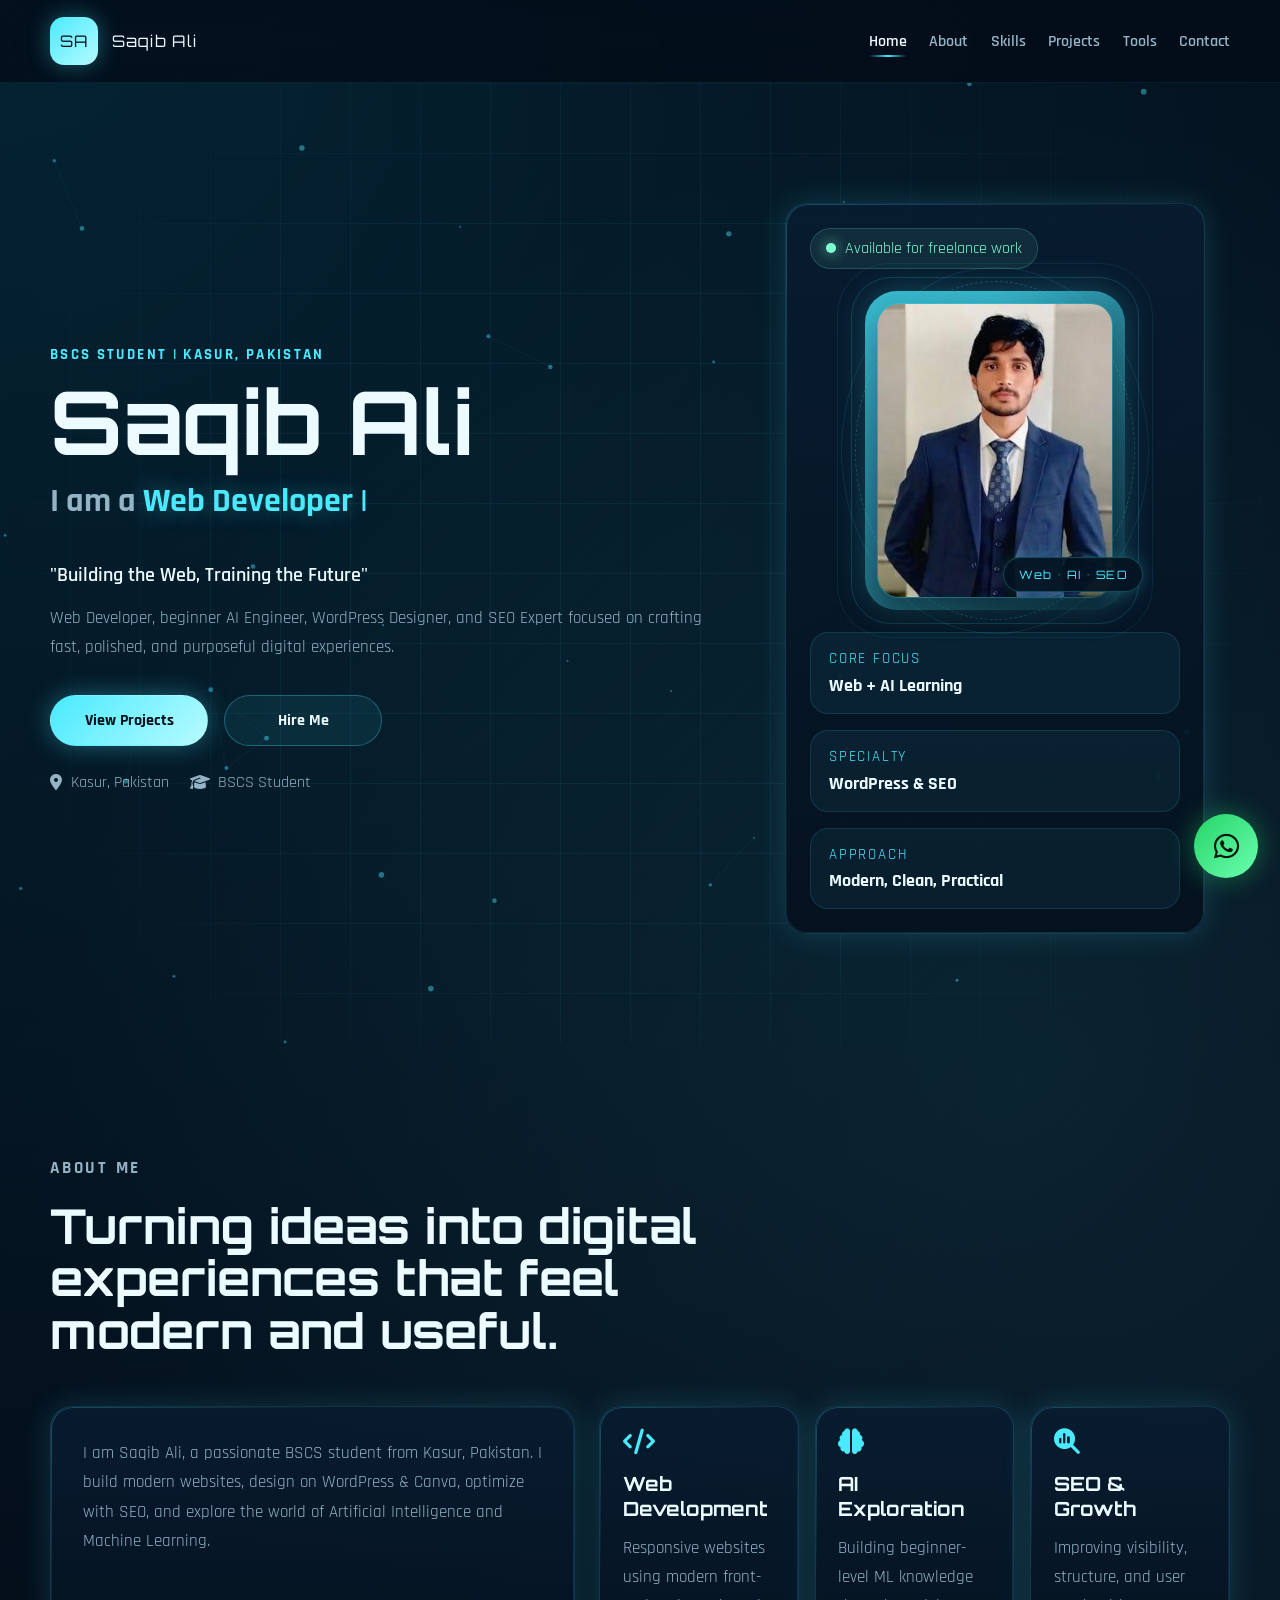
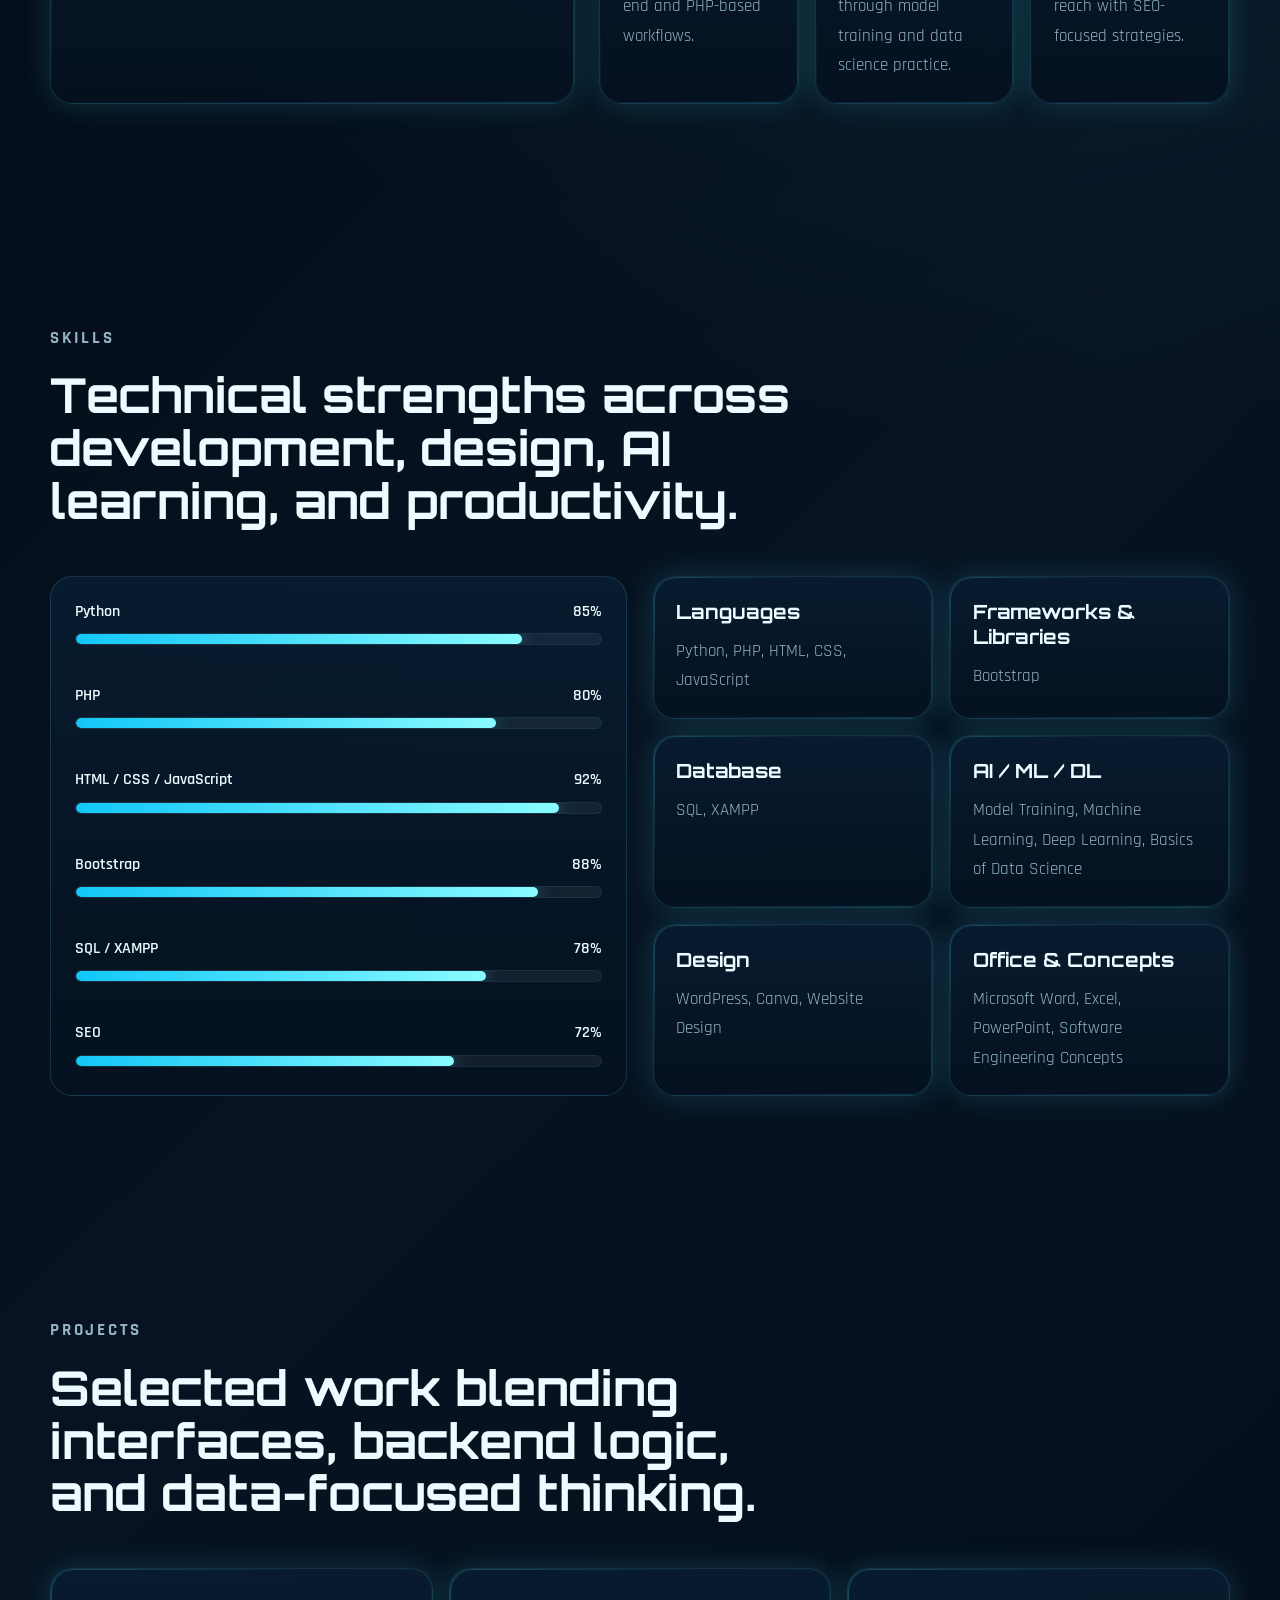
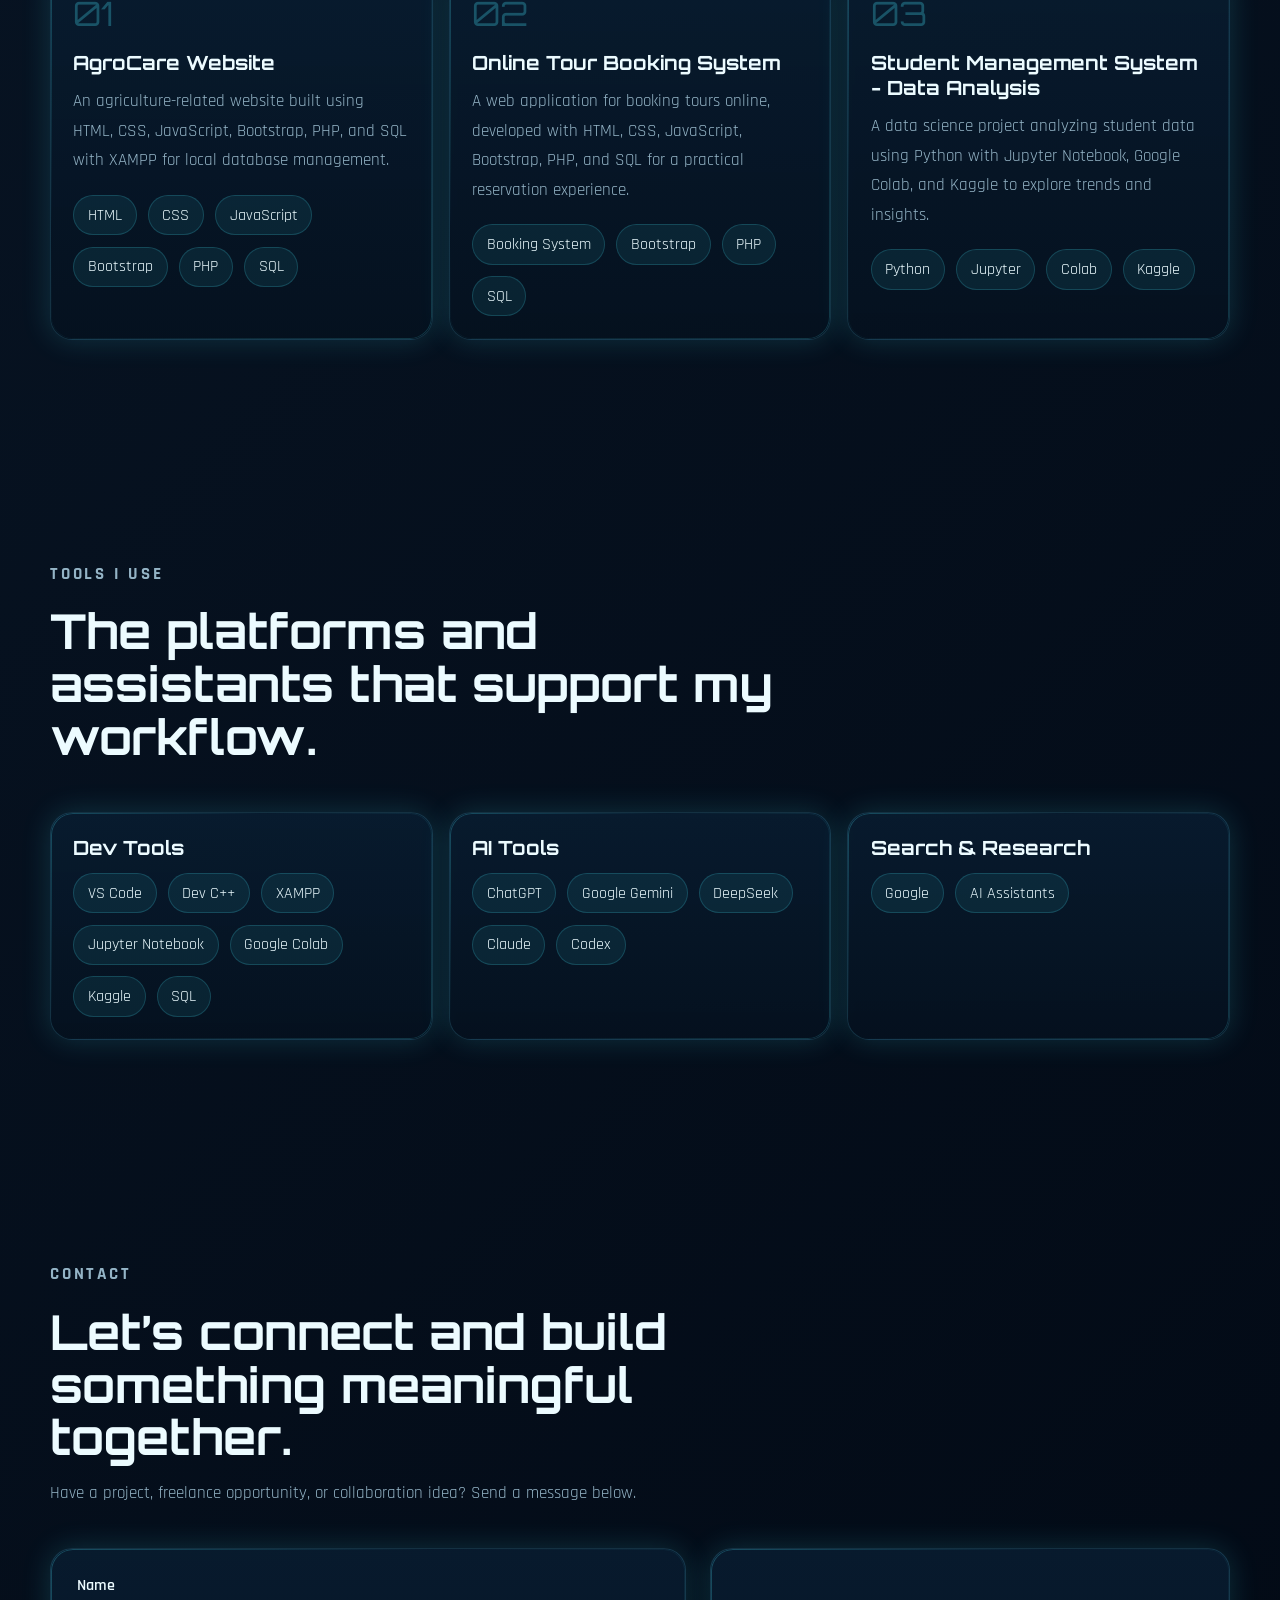
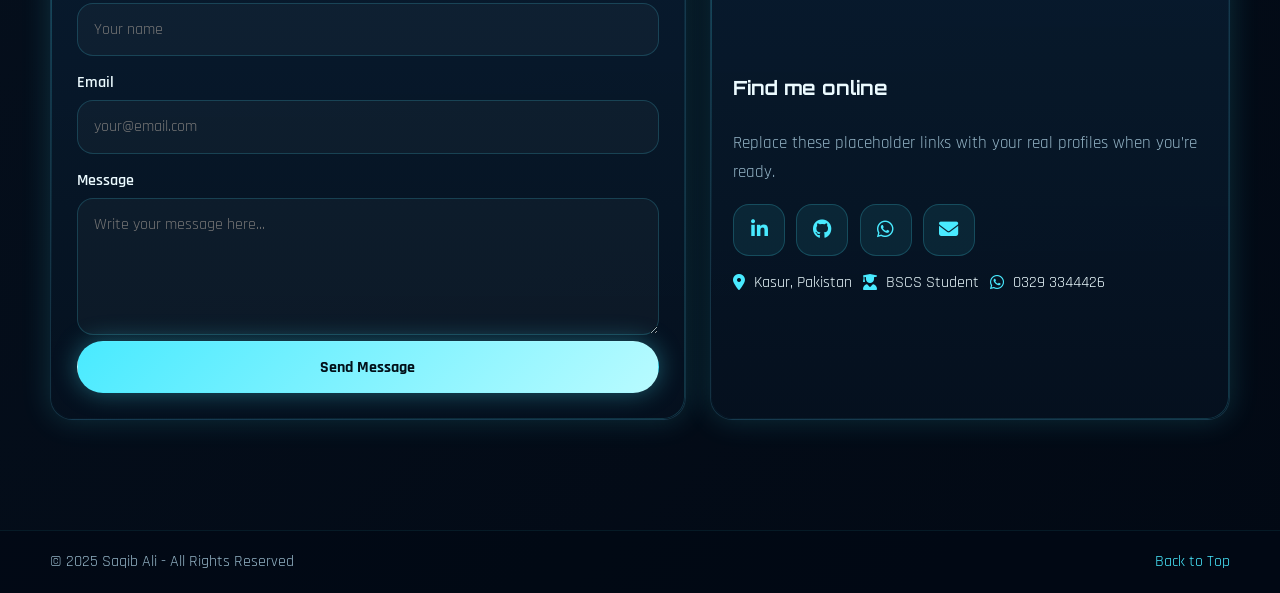
==== commit 9cc47bba: "Update social icons with live profile links" ====
--- a/saqib-portfolio/index.html
+++ b/saqib-portfolio/index.html
@@ -332,8 +332,18 @@
               <h3>Find me online</h3>
               <p>Replace these placeholder links with your real profiles when you’re ready.</p>
               <div class="social-links">
-                <a href="#" aria-label="LinkedIn"><i class="fa-brands fa-linkedin-in"></i></a>
-                <a href="#" aria-label="GitHub"><i class="fa-brands fa-github"></i></a>
+                <a
+                  href="https://www.linkedin.com/in/saqib-ali-135238366?utm_source=share_via&utm_content=profile&utm_medium=member_android"
+                  aria-label="LinkedIn"
+                  target="_blank"
+                  rel="noopener noreferrer"
+                ><i class="fa-brands fa-linkedin-in"></i></a>
+                <a
+                  href="https://github.com/saqib-stack-hub"
+                  aria-label="GitHub"
+                  target="_blank"
+                  rel="noopener noreferrer"
+                ><i class="fa-brands fa-github"></i></a>
                 <a href="https://wa.me/923293344426" aria-label="WhatsApp" target="_blank" rel="noopener noreferrer"><i class="fa-brands fa-whatsapp"></i></a>
                 <a href="mailto:your@email.com" aria-label="Email"><i class="fa-solid fa-envelope"></i></a>
               </div>
